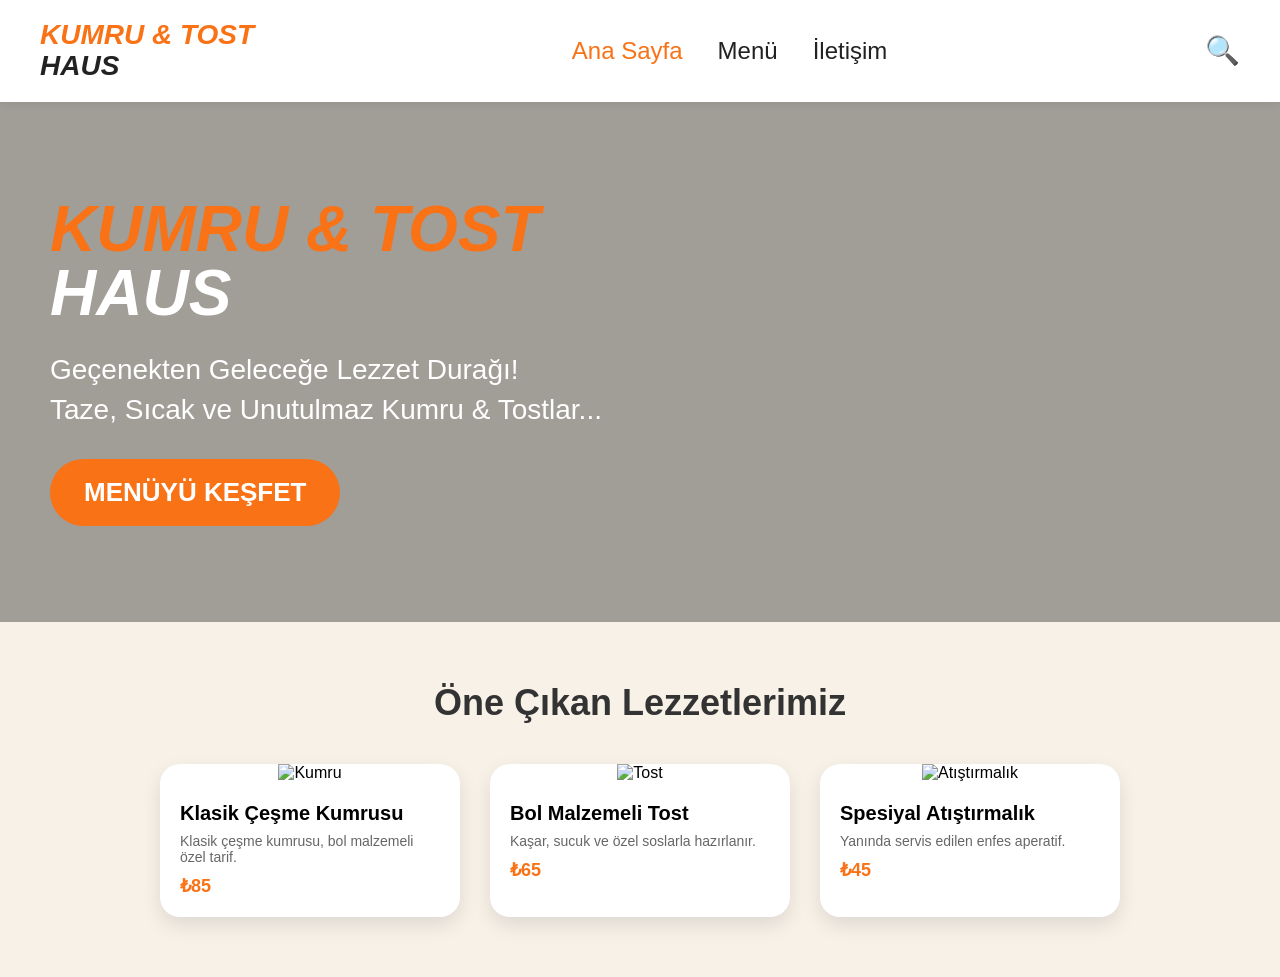
==== index.html @ 4bbe2b44 "ilk surum" ====
<!DOCTYPE html>
<html lang="tr">
<head>
  <meta charset="UTF-8">
  <meta name="viewport" content="width=device-width, initial-scale=1.0">
  <title>Kumru & Tost Haus</title>
  <link rel="stylesheet" href="css/style.css">
</head>
<body>

  <nav class="navbar">
    <div class="logo">
      <span class="orange">KUMRU & TOST</span><br>
      <span class="black">HAUS</span>
    </div>

    <ul class="nav-links">
      <li><a href="index.html" class="active">Ana Sayfa</a></li>
      <li><a href="menu.html">Menü</a></li>
      <li><a href="contact.html">İletişim</a></li>
    </ul>

    <div class="search-icon">🔍</div>
  </nav>

  <section class="hero">
  <div class="hero-overlay">
    <div class="hero-content">
      <h1>
        <span class="hero-orange">KUMRU & TOST</span><br>
        <span class="hero-white">HAUS</span>
      </h1>

      <p>
        Geçenekten Geleceğe Lezzet Durağı!<br>
        Taze, Sıcak ve Unutulmaz Kumru & Tostlar...
      </p>

      <a href="menu.html" class="hero-btn">MENÜYÜ KEŞFET</a>
    </div>
  </div>
</section>

<section class="featured">
  <h2>Öne Çıkan Lezzetlerimiz</h2>

  <div class="card-container">

    <div class="card">
      <img src="images/kumru.jpg" alt="Kumru">
      <div class="card-content">
        <h3>Klasik Çeşme Kumrusu</h3>
        <p>Klasik çeşme kumrusu, bol malzemeli özel tarif.</p>
        <span class="price">₺85</span>
      </div>
    </div>

    <div class="card">
      <img src="images/tost.jpg" alt="Tost">
      <div class="card-content">
        <h3>Bol Malzemeli Tost</h3>
        <p>Kaşar, sucuk ve özel soslarla hazırlanır.</p>
        <span class="price">₺65</span>
      </div>
    </div>

    <div class="card">
      <img src="images/snack.jpg" alt="Atıştırmalık">
      <div class="card-content">
        <h3>Spesiyal Atıştırmalık</h3>
        <p>Yanında servis edilen enfes aperatif.</p>
        <span class="price">₺45</span>
      </div>
    </div>

  </div>
</section>

</body>
</html>
---- css/style.css ----
* {
  margin: 0;
  padding: 0;
  box-sizing: border-box;
  font-family: Arial, sans-serif;
}

html {
  scroll-behavior: smooth;
}

body {
  background-color: #f7f1e8;
}

/* NAVBAR */
.navbar {
  display: flex;
  justify-content: space-between;
  align-items: center;
  padding: 20px 40px;
  background-color: #ffffff;
  box-shadow: 0 2px 10px rgba(0, 0, 0, 0.08);
  position: sticky;
  top: 0;
  z-index: 1000;
}

.logo {
  font-weight: bold;
  line-height: 1.1;
  font-size: 28px;
}

.logo .orange {
  color: #f97316;
  font-style: italic;
}

.logo .black {
  color: #222;
  font-style: italic;
}

.nav-links {
  list-style: none;
  display: flex;
  gap: 35px;
}

.nav-links a {
  text-decoration: none;
  color: #222;
  font-size: 24px;
  font-weight: 500;
}

.nav-links a.active {
  color: #f97316;
}

.search-icon {
  font-size: 28px;
  cursor: pointer;
}

.hero {
  width: 100%;
  min-height: 520px;
  background-image: url("../images/hero.jpg");
  background-size: cover;
  background-position: center;
  background-repeat: no-repeat;
  position: relative;
}

.hero-overlay {
  width: 100%;
  min-height: 520px;
  background: rgba(0, 0, 0, 0.35);
  display: flex;
  align-items: center;
  padding: 0 50px;
}

.hero-content {
  max-width: 600px;
}

.hero-content h1 {
  font-size: 64px;
  line-height: 1;
  margin-bottom: 25px;
  font-weight: 800;
}

.hero-orange {
  color: #f97316;
  font-style: italic;
}

.hero-white {
  color: white;
  font-style: italic;
}

.hero-content p {
  color: white;
  font-size: 28px;
  line-height: 1.4;
  margin-bottom: 30px;
}

.hero-btn {
  display: inline-block;
  background: #f97316;
  color: white;
  text-decoration: none;
  padding: 18px 34px;
  border-radius: 40px;
  font-size: 26px;
  font-weight: 700;
}

.hero-btn:hover {
  background: #e7650f;
}

.featured {
  padding: 60px 40px;
  text-align: center;
}

.featured h2 {
  font-size: 36px;
  margin-bottom: 40px;
  color: #333;
}

.card-container {
  display: flex;
  gap: 30px;
  justify-content: center;
  flex-wrap: wrap;
}

.card {
  background: white;
  border-radius: 20px;
  overflow: hidden;
  width: 300px;
  box-shadow: 0 8px 20px rgba(0,0,0,0.1);
  transition: 0.3s;
}

.card:hover {
  transform: translateY(-8px);
}

.card img {
  width: 100%;
  height: 200px;
  object-fit: cover;
}

.card-content {
  padding: 20px;
  text-align: left;
}

.card-content h3 {
  font-size: 20px;
  margin-bottom: 8px;
}

.card-content p {
  font-size: 14px;
  color: #666;
  margin-bottom: 10px;
}

.price {
  font-size: 18px;
  font-weight: bold;
  color: #f97316;
}

/* MENU PAGE */
.menu-page {
  padding: 40px;
}

.menu-title {
  font-size: 52px;
  color: #222;
  margin-bottom: 30px;
}

.category-grid {
  display: flex;
  gap: 20px;
  flex-wrap: wrap;
  margin-bottom: 50px;
}

.category-card {
  width: 220px;
  background: white;
  border-radius: 20px;
  overflow: hidden;
  box-shadow: 0 6px 18px rgba(0, 0, 0, 0.08);
  text-decoration: none;
  display: block;
  transition: transform 0.2s ease;
}

.category-card:hover {
  transform: translateY(-4px);
}

.category-image {
  width: 100%;
  height: 140px;
}

.category-card h3 {
  padding: 14px 16px 18px;
  font-size: 22px;
  color: #fff;
  background: #222;
}

/* SECTION SPACING */
.menu-section {
  margin-top: 60px;
}

.section-heading {
  font-size: 36px;
  color: #222;
  margin-bottom: 24px;
}

/* PRODUCT GRID */
.product-grid {
  display: flex;
  flex-wrap: wrap;
  gap: 24px;
}

.product-card {
  width: 260px;
  background: white;
  border-radius: 20px;
  overflow: hidden;
  box-shadow: 0 6px 18px rgba(0, 0, 0, 0.08);
}

.product-image {
  width: 100%;
  height: 180px;
}

.product-info {
  padding: 16px;
}

.product-info h3 {
  font-size: 20px;
  margin-bottom: 8px;
  color: #222;
}

.product-info p {
  font-size: 14px;
  color: #666;
  margin-bottom: 12px;
  line-height: 1.5;
  min-height: 64px;
}

.product-price {
  display: block;
  font-size: 30px;
  font-weight: 700;
  color: #222;
  margin-bottom: 12px;
}

.product-actions {
  display: flex;
  align-items: center;
  justify-content: space-between;
  gap: 10px;
}

.detail-btn {
  flex: 1;
  border: none;
  background: #f97316;
  color: white;
  padding: 12px 0;
  border-radius: 14px;
  font-size: 18px;
  font-weight: 600;
  cursor: pointer;
}

.plus-btn {
  width: 46px;
  height: 46px;
  border: none;
  background: #f97316;
  color: white;
  border-radius: 14px;
  font-size: 28px;
  cursor: pointer;
}

.placeholder-box {
  display: flex;
  align-items: center;
  justify-content: center;
  background: #cfcfcf;
  color: #555;
  font-size: 20px;
  font-weight: 600;
}

/* RESPONSIVE */
@media (max-width: 900px) {
  .navbar {
    padding: 18px 20px;
  }

  .nav-links {
    gap: 20px;
  }

  .nav-links a {
    font-size: 20px;
  }

  .menu-page {
    padding: 25px 20px;
  }

  .menu-title {
    font-size: 42px;
  }
}

@media (max-width: 700px) {
  .navbar {
    flex-direction: column;
    gap: 15px;
  }

  .logo {
    text-align: center;
  }

  .nav-links {
    flex-wrap: wrap;
    justify-content: center;
  }

  .search-icon {
    display: none;
  }

  .menu-title {
    font-size: 36px;
  }

  .section-heading {
    font-size: 30px;
  }

  .category-grid,
  .product-grid {
    justify-content: center;
  }
}

/* CONTACT PAGE */
.contact-page {
  padding: 40px 20px 0;
  display: flex;
  justify-content: center;
}

.contact-card {
  width: 100%;
  max-width: 500px;
  background: #f7f1e8;
  border-radius: 20px;
  padding: 20px;
}

.contact-title {
  font-size: 52px;
  color: #222;
  margin-bottom: 30px;
}

.contact-info-list {
  display: flex;
  flex-direction: column;
  gap: 24px;
  margin-bottom: 30px;
}

.contact-info-item {
  display: flex;
  align-items: flex-start;
  gap: 15px;
}

.contact-icon {
  font-size: 28px;
  line-height: 1;
}

.contact-info-item h3 {
  font-size: 30px;
  color: #222;
  margin-bottom: 6px;
}

.contact-info-item p {
  font-size: 18px;
  color: #444;
  line-height: 1.5;
}

.whatsapp-btn {
  display: block;
  width: 100%;
  text-align: center;
  background: #f97316;
  color: white;
  text-decoration: none;
  padding: 18px 20px;
  border-radius: 40px;
  font-size: 26px;
  font-weight: 700;
  margin-bottom: 28px;
  transition: background 0.2s ease;
}

.whatsapp-btn:hover {
  background: #e7650f;
}

.map-box {
  width: 100%;
  border-radius: 20px;
  overflow: hidden;
  box-shadow: 0 6px 18px rgba(0, 0, 0, 0.08);
  margin-bottom: 0;
}

/* FOOTER */
.contact-footer {
  background: linear-gradient(180deg, #1c1c1c, #111);
  color: white;
  margin-top: 40px;
  padding: 35px 20px 25px;
}

.footer-content {
  max-width: 900px;
  margin: 0 auto 25px;
  display: flex;
  justify-content: space-between;
  gap: 30px;
  flex-wrap: wrap;
}

.footer-box h3 {
  font-size: 28px;
  margin-bottom: 12px;
}

.footer-box p {
  font-size: 18px;
  color: #ddd;
  line-height: 1.6;
}

.social-icons {
  max-width: 900px;
  margin: 0 auto 20px;
  display: flex;
  gap: 20px;
}

.social-icons a {
  color: white;
  text-decoration: none;
  font-size: 32px;
}

.footer-copy {
  max-width: 900px;
  margin: 0 auto;
  color: #ccc;
  font-size: 16px;
  border-top: 1px solid rgba(255,255,255,0.15);
  padding-top: 18px;
}

/* CONTACT RESPONSIVE */
@media (max-width: 700px) {
  .contact-title {
    font-size: 40px;
  }

  .contact-info-item h3 {
    font-size: 24px;
  }

  .contact-info-item p {
    font-size: 16px;
  }

  .whatsapp-btn {
    font-size: 22px;
    padding: 16px 18px;
  }

  .footer-box h3 {
    font-size: 24px;
  }

  .footer-box p {
    font-size: 16px;
  }

  .social-icons a {
    font-size: 28px;
  }
}
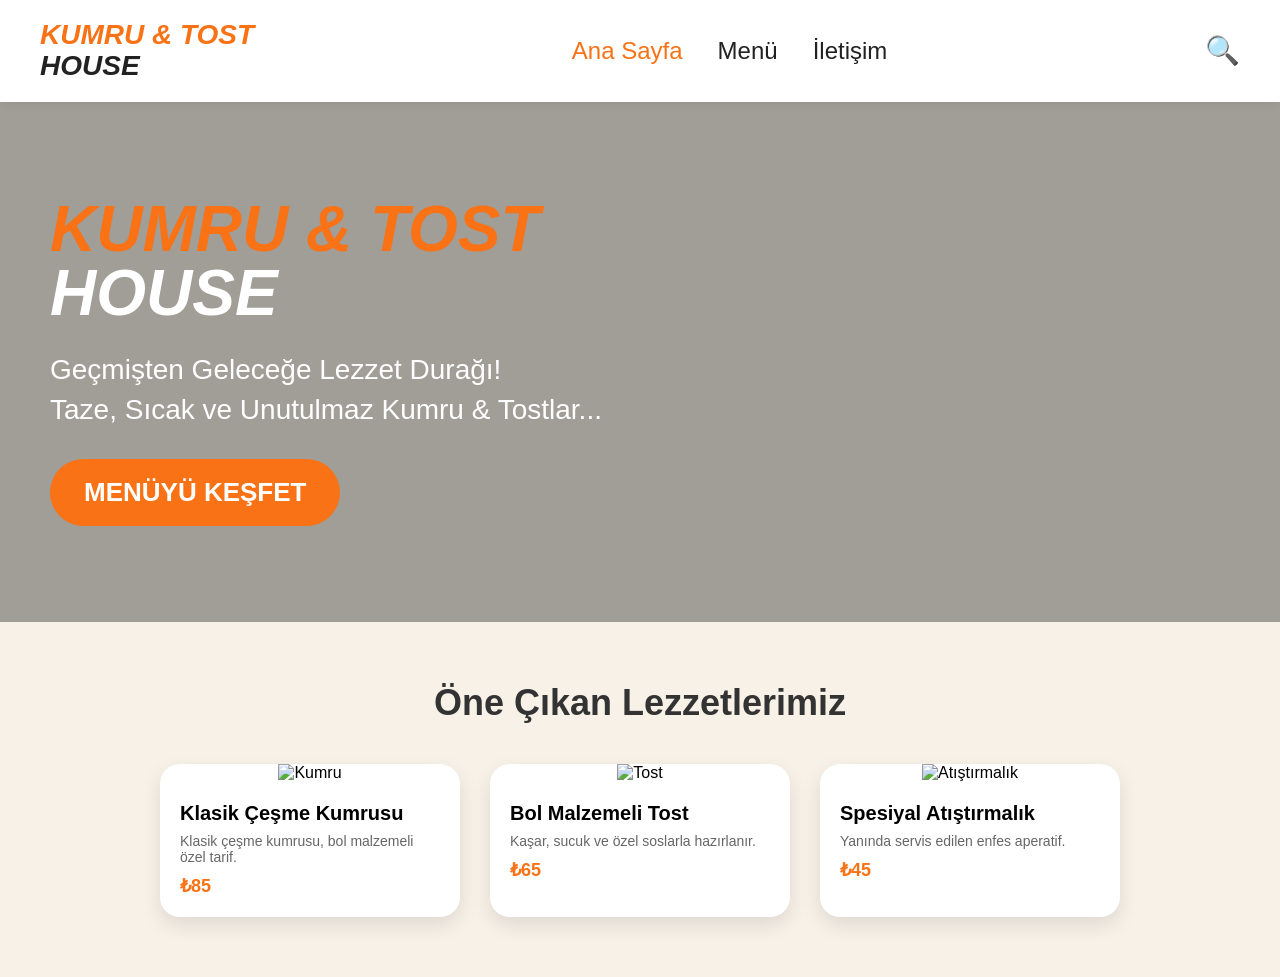
==== commit 08b6e1de: "değişiklik" ====
--- a/index.html
+++ b/index.html
@@ -11,7 +11,7 @@
   <nav class="navbar">
     <div class="logo">
       <span class="orange">KUMRU & TOST</span><br>
-      <span class="black">HAUS</span>
+      <span class="black">HOUSE</span>
     </div>
 
     <ul class="nav-links">
@@ -28,11 +28,11 @@
     <div class="hero-content">
       <h1>
         <span class="hero-orange">KUMRU & TOST</span><br>
-        <span class="hero-white">HAUS</span>
+        <span class="hero-white">HOUSE</span>
       </h1>
 
       <p>
-        Geçenekten Geleceğe Lezzet Durağı!<br>
+        Geçmişten Geleceğe Lezzet Durağı!<br>
         Taze, Sıcak ve Unutulmaz Kumru & Tostlar...
       </p>
 
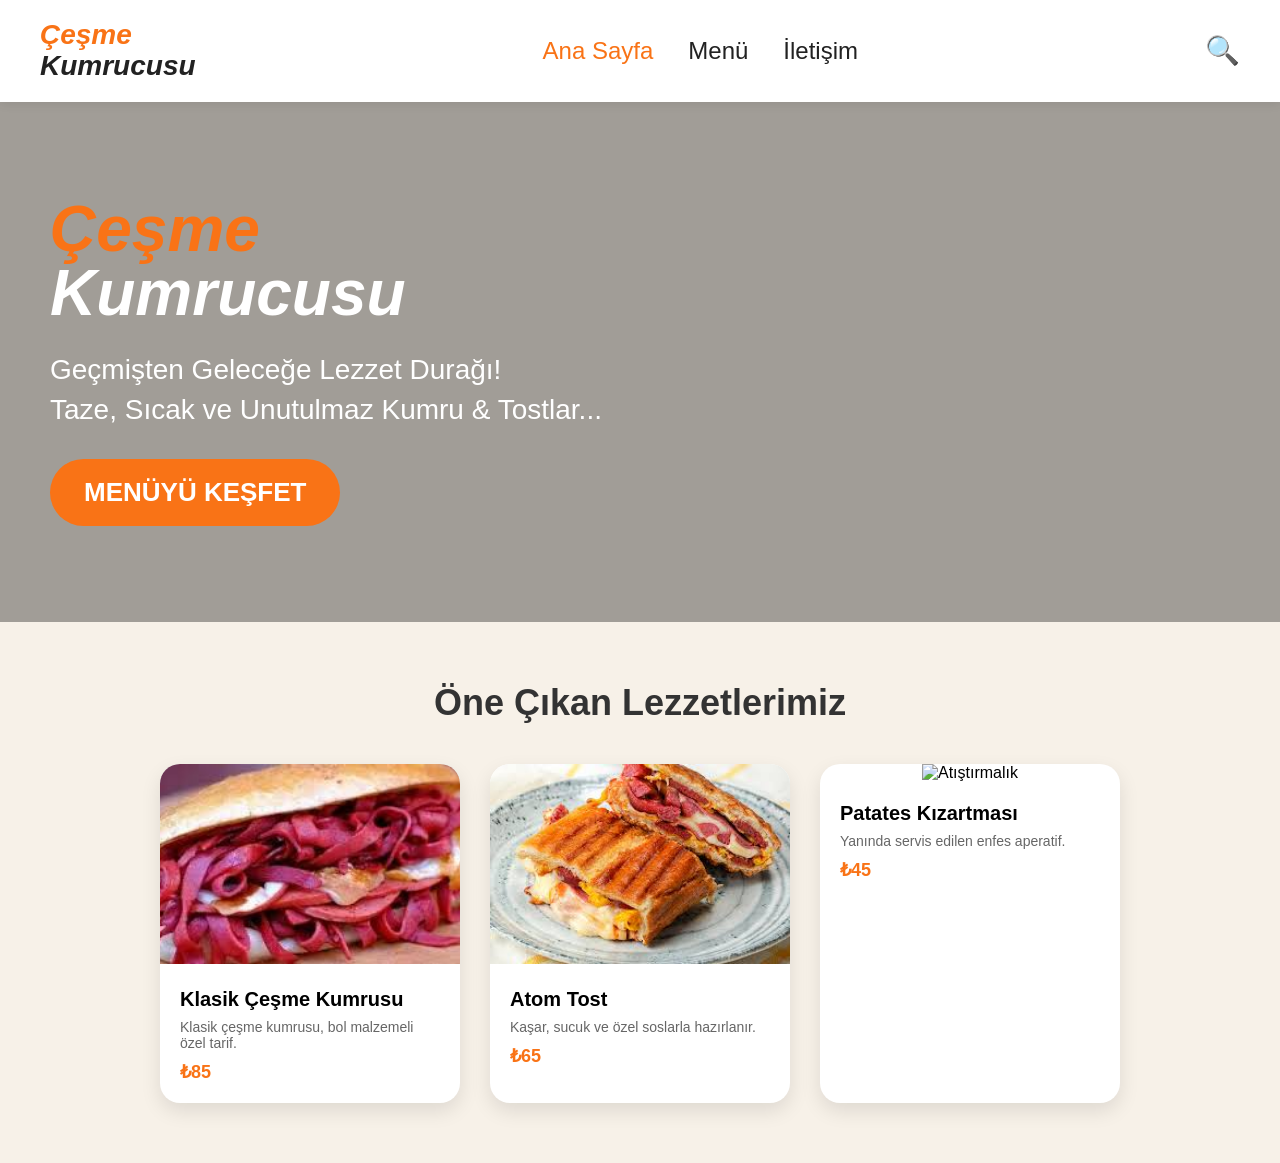
==== commit db2ed837: "The homepage has been updated with added images." ====
--- a/index.html
+++ b/index.html
@@ -3,15 +3,16 @@
 <head>
   <meta charset="UTF-8">
   <meta name="viewport" content="width=device-width, initial-scale=1.0">
-  <title>Kumru & Tost Haus</title>
+  <title>KUMRU & TOST HOUSE</title>
   <link rel="stylesheet" href="css/style.css">
+  <script src="https://identity.netlify.com/v1/netlify-identity-widget.js"></script>
 </head>
 <body>
 
   <nav class="navbar">
     <div class="logo">
-      <span class="orange">KUMRU & TOST</span><br>
-      <span class="black">HOUSE</span>
+      <span class="orange">Çeşme</span><br>
+      <span class="black">Kumrucusu</span>
     </div>
 
     <ul class="nav-links">
@@ -27,8 +28,8 @@
   <div class="hero-overlay">
     <div class="hero-content">
       <h1>
-        <span class="hero-orange">KUMRU & TOST</span><br>
-        <span class="hero-white">HOUSE</span>
+        <span class="hero-orange">Çeşme</span><br>
+        <span class="hero-white">Kumrucusu</span>
       </h1>
 
       <p>
@@ -47,7 +48,7 @@
   <div class="card-container">
 
     <div class="card">
-      <img src="images/kumru.jpg" alt="Kumru">
+      <img src="imagess/kkumru_resmi.jpg" alt="Kumru">
       <div class="card-content">
         <h3>Klasik Çeşme Kumrusu</h3>
         <p>Klasik çeşme kumrusu, bol malzemeli özel tarif.</p>
@@ -56,18 +57,18 @@
     </div>
 
     <div class="card">
-      <img src="images/tost.jpg" alt="Tost">
+      <img src="imagess/atom-tost.jpg" alt="Tost">
       <div class="card-content">
-        <h3>Bol Malzemeli Tost</h3>
+        <h3>Atom Tost</h3>
         <p>Kaşar, sucuk ve özel soslarla hazırlanır.</p>
         <span class="price">₺65</span>
       </div>
     </div>
 
     <div class="card">
-      <img src="images/snack.jpg" alt="Atıştırmalık">
+      <img src="imagess/patates-kizartmasi.jpg" alt="Atıştırmalık">
       <div class="card-content">
-        <h3>Spesiyal Atıştırmalık</h3>
+        <h3>Patates Kızartması</h3>
         <p>Yanında servis edilen enfes aperatif.</p>
         <span class="price">₺45</span>
       </div>
